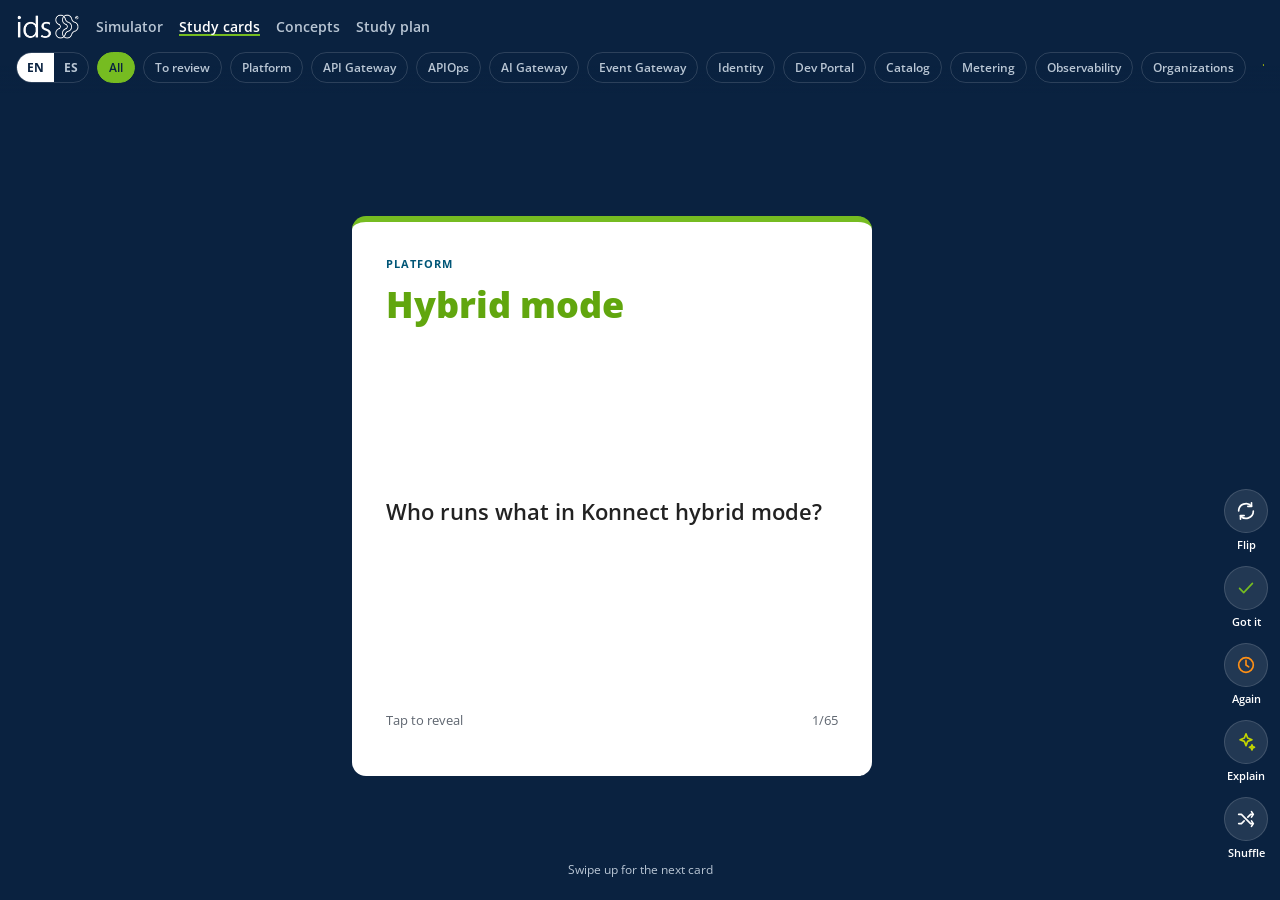
==== cards.html @ b961404e "Sitio de estudio Kong Konnect Associate Simulador de examen, tarjetas bilingues con prompt de estudi" ====
<!doctype html>
<html lang="en">
<head>
<meta charset="utf-8">
<meta name="viewport" content="width=device-width, initial-scale=1, viewport-fit=cover">
<title>Konnect Study Cards</title>
<link rel="icon" type="image/png" href="favicon.png">
<link rel="stylesheet" href="https://fonts.googleapis.com/css2?family=Open+Sans:wght@400;600;700;800&display=swap">
<style>
/* Layout: full-height vertical feed, one card per screen, scroll-snap. Dark brand surface (navy) by choice. */
:root{
  --navy:#0A2240; --navy-2:#11305a; --petroleo:#005677; --verde:#76BC21; --verde-osc:#61A60E; --lima:#C2D500;
  --naranja:#FF9015; --ink:#ffffff; --muted:#b9c6d4; --line:rgba(255,255,255,.14);
  --card:#ffffff; --card-ink:#222222; --card-body:#3C3C3C; --card-muted:#5f6670;
  --f:"Open Sans",ui-sans-serif,system-ui,-apple-system,"Segoe UI",Arial,sans-serif;
  color-scheme:dark;
}
*,::before,::after{box-sizing:border-box}
html,body{margin:0;height:100%;background:var(--navy);color:var(--ink);font-family:var(--f)}
[hidden]{display:none!important}
.top{position:fixed;inset:0 0 auto;z-index:20;padding-top:env(safe-area-inset-top,0px);padding-left:max(16px,env(safe-area-inset-left,0px));padding-right:max(16px,env(safe-area-inset-right,0px));background:linear-gradient(var(--navy) 70%,rgba(10,34,64,0))}
.nav{display:flex;align-items:center;gap:16px;height:52px}
.nav .logo{width:64px;height:28px;background:url(logo.png) left center/contain no-repeat;flex:none}
.nav a{color:var(--muted);text-decoration:none;font-size:14px;font-weight:600;white-space:nowrap}
.nav a[aria-current]{color:var(--ink);box-shadow:inset 0 -2px 0 var(--verde)}
.nav .links{display:flex;gap:16px;overflow-x:auto}
.bar{display:flex;align-items:center;gap:8px;padding-bottom:10px;overflow-x:auto;scrollbar-width:none}
.bar::-webkit-scrollbar{display:none}
.chip{flex:none;font:600 12px var(--f);padding:6px 11px;border-radius:999px;border:1px solid var(--line);background:transparent;color:var(--muted);cursor:pointer}
.chip.on{background:var(--verde);border-color:var(--verde);color:var(--navy)}
.lang{flex:none;display:flex;border:1px solid var(--line);border-radius:999px;overflow:hidden}
.lang button{font:700 12px var(--f);padding:6px 10px;border:0;background:transparent;color:var(--muted);cursor:pointer}
.lang button.on{background:#fff;color:var(--navy)}
.count{flex:none;font:700 12px var(--f);color:var(--lima);margin-left:auto;padding-left:8px;font-variant-numeric:tabular-nums}
.feed{height:100%;overflow-y:auto;scroll-snap-type:y mandatory;overscroll-behavior:contain;scrollbar-width:none}
.feed::-webkit-scrollbar{display:none}
.slide{height:100dvh;height:100vh;scroll-snap-align:start;scroll-snap-stop:always;display:flex;align-items:center;justify-content:center;padding:120px max(16px,env(safe-area-inset-right,0px)) calc(28px + env(safe-area-inset-bottom,0px)) max(16px,env(safe-area-inset-left,0px));position:relative}
@supports(height:100dvh){.slide{height:100dvh}}
.card{width:min(520px,100%);height:min(560px,100%);perspective:1400px;cursor:pointer;margin-right:56px}
.inner{position:relative;width:100%;height:100%;transition:transform .45s ease;transform-style:preserve-3d}
.card.flip .inner{transform:rotateY(180deg)}
.face{position:absolute;inset:0;backface-visibility:hidden;-webkit-backface-visibility:hidden;border-radius:14px;padding:clamp(22px,5vw,34px);display:flex;flex-direction:column;gap:14px;overflow:hidden}
.front{background:var(--card);color:var(--card-ink);border-top:6px solid var(--verde)}
.back{background:var(--navy-2);color:var(--ink);transform:rotateY(180deg);border:1px solid var(--line);border-top:6px solid var(--lima)}
.tag{font:700 11px var(--f);letter-spacing:.09em;text-transform:uppercase;color:var(--petroleo)}
.back .tag{color:var(--lima)}
.h{font:800 clamp(26px,6vw,36px)/1.1 var(--f);color:var(--verde-osc);margin:0;text-wrap:balance}
.back .h{color:#fff;font-size:clamp(20px,4.5vw,26px)}
.q{font:600 clamp(18px,4.4vw,22px)/1.4 var(--f);margin:auto 0;color:var(--card-ink)}
.hint{font-size:13px;color:var(--card-muted);display:flex;justify-content:space-between}
ul.pts{list-style:none;margin:0;padding:0;display:flex;flex-direction:column;gap:10px;flex:1;overflow:auto}
ul.pts li{font-size:16px;line-height:1.45;padding-left:18px;position:relative;color:#e8eef5}
ul.pts li::before{content:"";position:absolute;left:0;top:.6em;width:7px;height:7px;border-radius:50%;background:var(--verde)}
.trap{border-left:3px solid var(--naranja);padding:8px 12px;background:rgba(255,144,21,.1);font-size:14px;line-height:1.4;border-radius:4px}
.trap b{color:var(--naranja);font-weight:700}
.status{position:absolute;top:14px;right:14px;font:700 11px var(--f);padding:3px 8px;border-radius:999px}
.status.known{background:#eef7e3;color:#3f7f0a}.status.again{background:#fff1e0;color:#b35d00}
.rail{position:absolute;right:max(12px,env(safe-area-inset-right,0px));bottom:calc(40px + env(safe-area-inset-bottom,0px));display:flex;flex-direction:column;gap:14px;align-items:center}
.rb{display:flex;flex-direction:column;align-items:center;gap:4px;background:none;border:0;color:#fff;font:600 11px var(--f);cursor:pointer;padding:0}
.rb span.ic{width:44px;height:44px;border-radius:50%;display:grid;place-items:center;background:rgba(255,255,255,.1);border:1px solid var(--line)}
.rb svg{width:22px;height:22px;stroke:currentColor;fill:none;stroke-width:1.8;stroke-linecap:round;stroke-linejoin:round}
.rb.ok span.ic{color:var(--verde)} .rb.ok.on span.ic{background:var(--verde);color:var(--navy);border-color:var(--verde)}
.rb.ag span.ic{color:var(--naranja)} .rb.ag.on span.ic{background:var(--naranja);color:var(--navy);border-color:var(--naranja)}
.rb.ai span.ic{color:var(--lima)} .rb.ai.on span.ic{background:var(--lima);color:var(--navy);border-color:var(--lima)}
.toast{position:fixed;left:50%;bottom:calc(24px + env(safe-area-inset-bottom,0px));transform:translateX(-50%);z-index:40;background:#fff;color:var(--navy);font:700 13px var(--f);padding:10px 16px;border-radius:999px;box-shadow:0 6px 24px rgba(0,0,0,.3);max-width:calc(100% - 32px);text-align:center}
.pbox{position:fixed;inset:0;z-index:50;background:rgba(10,34,64,.92);display:flex;align-items:center;justify-content:center;padding:16px}
.pbox div{width:min(560px,100%);display:flex;flex-direction:column;gap:10px}
.pbox p{margin:0;color:var(--muted);font-size:14px}
.pbox textarea{width:100%;height:min(60vh,420px);font:13px/1.45 ui-monospace,Menlo,Consolas,monospace;padding:12px;border-radius:6px;border:1px solid var(--line);background:#fff;color:#222}
button:focus-visible,a:focus-visible{outline:2px solid var(--lima);outline-offset:2px}
.end{text-align:center;display:flex;flex-direction:column;gap:14px;align-items:center;max-width:420px}
.end h2{font:800 28px var(--f);color:var(--verde);margin:0}
.end p{color:var(--muted);margin:0;line-height:1.5}
.btn{font:700 14px var(--f);border:1px solid var(--verde);background:var(--verde);color:#fff;padding:10px 18px;border-radius:2px;cursor:pointer;text-decoration:none}
.btn.ghost{background:transparent;color:var(--ink);border-color:var(--line)}
.row{display:flex;gap:10px;flex-wrap:wrap;justify-content:center}
.swipe{position:absolute;bottom:calc(10px + env(safe-area-inset-bottom,0px));left:0;right:0;text-align:center;font-size:12px;color:var(--muted)}
@media (prefers-reduced-motion:reduce){.inner{transition:none}}
@media (max-width:420px){.nav{gap:12px} .nav .logo{width:44px} .nav .links{gap:12px} .nav a{font-size:13px}}
</style>
</head>
<body>
<header class="top">
  <nav class="nav" aria-label="Site">
    <div class="logo" role="img" aria-label="ids"></div>
    <div class="links"><a href="index.html">Simulator</a><a href="cards.html" aria-current="page">Study cards</a><a href="concepts.html">Concepts</a><a href="plan.html">Study plan</a></div>
  </nav>
  <div class="bar" id="bar"></div>
</header>
<main class="feed" id="feed" tabindex="0" aria-label="Study cards feed"></main>
<script src="cards-data.js"></script>
<script src="cards-es.js"></script>
<script src="cards-ai.js"></script>
<script>
(function(){
const store={get(k,d){try{const v=localStorage.getItem("kkc:"+k);return v?JSON.parse(v):d}catch(e){return d}},set(k,v){try{localStorage.setItem("kkc:"+k,JSON.stringify(v))}catch(e){}}};
CARDS.forEach((c,i)=>c.id=i);
let marks=store.get("marks",{}); // id -> "known" | "again"
let filter="all", order=[], cur=0, shuffled=false;
let lang=store.get("lang","en"); if(lang!=="en"&&lang!=="es") lang="en";
const UI={en:{all:"All",review:"To review",tap:"Tap to reveal",answer:"answer",trap:"Exam trap:",flip:"Flip",got:"Got it",again:"Again",mix:"Shuffle",mixed:"Shuffled",known:"Known",ragain:"Review again",swipe:"Swipe up for the next card",kn:"known",end:"End of the deck",left:n=>n+" cards are not marked as known yet. Review them, then test yourself in the simulator.",done:"Every card is marked as known. Take a full mock exam to confirm.",pend:"Review pending cards",sim:"Open simulator",reset:"Reset card progress",confirm:"Tap again to confirm reset",ai:"Explain",copied:"Prompt copied. Paste it into your AI assistant.",manual:"Copy this prompt and paste it into your AI assistant.",close:"Close"},
 es:{all:"Todas",review:"Por repasar",tap:"Toca para ver la respuesta",answer:"respuesta",trap:"Trampa del examen:",flip:"Voltear",got:"La sé",again:"Repasar",mix:"Mezclar",mixed:"Mezcladas",known:"La sé",ragain:"Por repasar",swipe:"Desliza hacia arriba para la siguiente",kn:"dominadas",end:"Fin del mazo",left:n=>n+" tarjetas aún no están marcadas como dominadas. Repásalas y luego mide tu avance en el simulador.",done:"Todas las tarjetas están dominadas. Haz un examen completo para confirmarlo.",pend:"Repasar pendientes",sim:"Abrir simulador",reset:"Reiniciar progreso de tarjetas",confirm:"Toca de nuevo para confirmar",ai:"Explicar",copied:"Prompt copiado. Pégalo en tu IA.",manual:"Copia este prompt y pégalo en tu IA.",close:"Cerrar"}};
const T=()=>UI[lang];
const tx=c=>{ if(lang==="es"&&CARDS_ES[c.id]){const e=CARDS_ES[c.id];return {h:e[0],q:e[1],p:e[2],t:e[3]};} return c; };
const dn=d=>(lang==="es"?CARD_DOMAINS_ES:CARD_DOMAINS)[d];
const feed=document.getElementById("feed"), bar=document.getElementById("bar");
const esc=s=>String(s).replace(/[&<>"]/g,c=>({"&":"&amp;","<":"&lt;",">":"&gt;",'"':"&quot;"}[c]));
const ICON={
 flip:'<svg viewBox="0 0 24 24"><path d="M4 12a8 8 0 0 1 14-5.3M20 12a8 8 0 0 1-14 5.3"/><path d="M18 3v4h-4M6 21v-4h4"/></svg>',
 ok:'<svg viewBox="0 0 24 24"><path d="M5 12.5l4.5 4.5L19 7"/></svg>',
 ag:'<svg viewBox="0 0 24 24"><path d="M12 7v5l3 2"/><circle cx="12" cy="12" r="8"/></svg>',
 mix:'<svg viewBox="0 0 24 24"><path d="M4 7h3l10 10h3M4 17h3l3-3M14 10l3-3h3M18 4l2 3-2 3M18 14l2 3-2 3"/></svg>',
 ai:'<svg viewBox="0 0 24 24"><path d="M12 3l1.8 4.7L18.5 9.5l-4.7 1.8L12 16l-1.8-4.7L5.5 9.5l4.7-1.8z"/><path d="M18.5 15l.8 2 2 .8-2 .8-.8 2-.8-2-2-.8 2-.8z"/></svg>'
};
function copyPrompt(id,btn){const c0=CARDS[id];KKAI.copyPrompt(KKAI.buildPrompt(tx(c0),dn(c0.d),lang),T(),btn);}
function pool(){
  let p=CARDS.filter(c=>filter==="all"||filter==="review"||c.d===filter);
  if(filter==="review") p=p.filter(c=>marks[c.id]!=="known");
  return p;
}
function shuffle(a){a=a.slice();for(let i=a.length-1;i>0;i--){const j=Math.floor(Math.random()*(i+1));[a[i],a[j]]=[a[j],a[i]]}return a}
function chips(){
  const known=Object.values(marks).filter(v=>v==="known").length;
  const items=[["all",T().all],["review",T().review]].concat(Object.keys(CARD_DOMAINS).map(k=>[k,dn(k)]));
  bar.innerHTML=`<span class="lang" role="group" aria-label="Language"><button data-l="en" class="${lang==="en"?"on":""}">EN</button><button data-l="es" class="${lang==="es"?"on":""}">ES</button></span>`+items.map(([k,l])=>`<button class="chip ${filter===k?"on":""}" data-f="${k}">${esc(l)}</button>`).join("")+`<span class="count" id="count"></span>`;
  bar.querySelectorAll("[data-l]").forEach(b=>b.onclick=()=>{lang=b.dataset.l;store.set("lang",lang);document.documentElement.lang=lang;const keep=cur;build();setTimeout(()=>{go(keep)},30);});
  bar.querySelectorAll("[data-f]").forEach(b=>b.onclick=()=>{filter=b.dataset.f;store.set("filter",filter);build();});
  updateCount(known);
}
function updateCount(){
  const known=Object.values(marks).filter(v=>v==="known").length;
  const c=document.getElementById("count"); if(c) c.textContent=`${Math.min(cur+1,order.length)}/${order.length} · ${known}/${CARDS.length} ${T().kn}`;
}
function slide(c0,i){
  const m=marks[c0.id]; const c=Object.assign({},tx(c0),{id:c0.id,d:c0.d});
  return `<section class="slide" data-i="${i}">
   <div class="card" data-id="${c.id}" role="button" tabindex="0" aria-label="Flip card: ${esc(c.h)}">
    <div class="inner">
     <div class="face front">${m?`<span class="status ${m}">${m==="known"?T().known:T().ragain}</span>`:""}
      <span class="tag">${esc(dn(c.d))}</span>
      <h2 class="h">${esc(c.h)}</h2>
      <p class="q">${esc(c.q)}</p>
      <p class="hint"><span>${T().tap}</span><span>${i+1}/${order.length}</span></p>
     </div>
     <div class="face back">
      <span class="tag">${esc(dn(c.d))} · ${T().answer}</span>
      <h2 class="h">${esc(c.h)}</h2>
      <ul class="pts">${c.p.map(x=>`<li>${esc(x)}</li>`).join("")}</ul>
      ${c.t?`<p class="trap"><b>${T().trap}</b> ${esc(c.t)}</p>`:""}
     </div>
    </div>
   </div>
   <div class="rail">
    <button class="rb" data-a="flip">${'<span class="ic">'+ICON.flip+'</span>'}${T().flip}</button>
    <button class="rb ok ${m==="known"?"on":""}" data-a="known"><span class="ic">${ICON.ok}</span>${T().got}</button>
    <button class="rb ag ${m==="again"?"on":""}" data-a="again"><span class="ic">${ICON.ag}</span>${T().again}</button>
    <button class="rb ai" data-a="ai" aria-label="${T().ai}: ${esc(c.h)}"><span class="ic">${ICON.ai}</span>${T().ai}</button>
    <button class="rb" data-a="mix"><span class="ic">${ICON.mix}</span>${shuffled?T().mixed:T().mix}</button>
   </div>
   ${i===0?'<p class="swipe">'+T().swipe+'</p>':""}
  </section>`;
}
function endSlide(){
  const left=CARDS.filter(c=>marks[c.id]!=="known").length;
  return `<section class="slide"><div class="end"><h2>${T().end}</h2>
   <p>${left?T().left(left):T().done}</p>
   <div class="row"><button class="btn" id="again">${T().pend}</button><a class="btn ghost" href="index.html">${T().sim}</a></div>
   <button class="btn ghost" id="reset">${T().reset}</button></div></section>`;
}
function build(){
  const p=pool(); order=shuffled?shuffle(p):p; cur=0;
  chips();
  feed.innerHTML=(order.length?order.map(slide).join(""):"")+endSlide();
  feed.scrollTop=0; wire(); updateCount();
}
function mark(id,val,btnSlide){
  marks[id]=marks[id]===val?undefined:val; if(!marks[id]) delete marks[id];
  store.set("marks",marks);
  const s=btnSlide; s.querySelector('[data-a="known"]').classList.toggle("on",marks[id]==="known");
  s.querySelector('[data-a="again"]').classList.toggle("on",marks[id]==="again");
  const st=s.querySelector(".status"); const front=s.querySelector(".front");
  if(st) st.remove();
  if(marks[id]) front.insertAdjacentHTML("afterbegin",`<span class="status ${marks[id]}">${marks[id]==="known"?T().known:T().ragain}</span>`);
  updateCount();
  if(marks[id]) setTimeout(()=>go(+s.dataset.i+1),350);
}
function go(i){ const s=feed.querySelectorAll(".slide")[i]; if(s) s.scrollIntoView({behavior:matchMedia("(prefers-reduced-motion: reduce)").matches?"auto":"smooth"}); }
function wire(){
  feed.querySelectorAll(".card").forEach(c=>{
    c.onclick=()=>c.classList.toggle("flip");
    c.onkeydown=e=>{if(e.key==="Enter"){e.preventDefault();c.classList.toggle("flip")}};
  });
  feed.querySelectorAll(".rb").forEach(b=>b.onclick=e=>{
    e.stopPropagation(); const s=b.closest(".slide"); const card=s.querySelector(".card"); const id=+card.dataset.id;
    const a=b.dataset.a;
    if(a==="flip") card.classList.toggle("flip");
    else if(a==="mix"){shuffled=!shuffled;build();}
    else if(a==="ai") copyPrompt(id,b);
    else mark(id,a,s);
  });
  const ag=document.getElementById("again"); if(ag) ag.onclick=()=>{filter="review";build();};
  const rs=document.getElementById("reset"); if(rs) rs.onclick=()=>{ if(rs.dataset.armed){marks={};store.set("marks",marks);build();} else {rs.dataset.armed="1";rs.textContent=T().confirm;} };
  const io=new IntersectionObserver(es=>es.forEach(en=>{ if(en.isIntersecting && en.target.dataset.i!==undefined){ cur=+en.target.dataset.i; updateCount(); }}),{root:feed,threshold:.6});
  feed.querySelectorAll(".slide[data-i]").forEach(s=>io.observe(s));
}
document.addEventListener("keydown",e=>{
  if(e.target.closest && e.target.closest(".card,button,a")) { if(e.key!=="ArrowDown"&&e.key!=="ArrowUp") return; }
  if(["ArrowDown","PageDown"," "].includes(e.key)){e.preventDefault();go(cur+1)}
  else if(["ArrowUp","PageUp"].includes(e.key)){e.preventDefault();go(cur-1)}
  else if(e.key==="f"||e.key==="Enter"){const c=feed.querySelectorAll(".card")[cur]; if(c){e.preventDefault();c.classList.toggle("flip")}}
});
filter=store.get("filter","all"); if(filter!=="all"&&filter!=="review"&&!CARD_DOMAINS[filter]) filter="all";
document.documentElement.lang=lang;
build();
})();
</script>
</body>
</html>
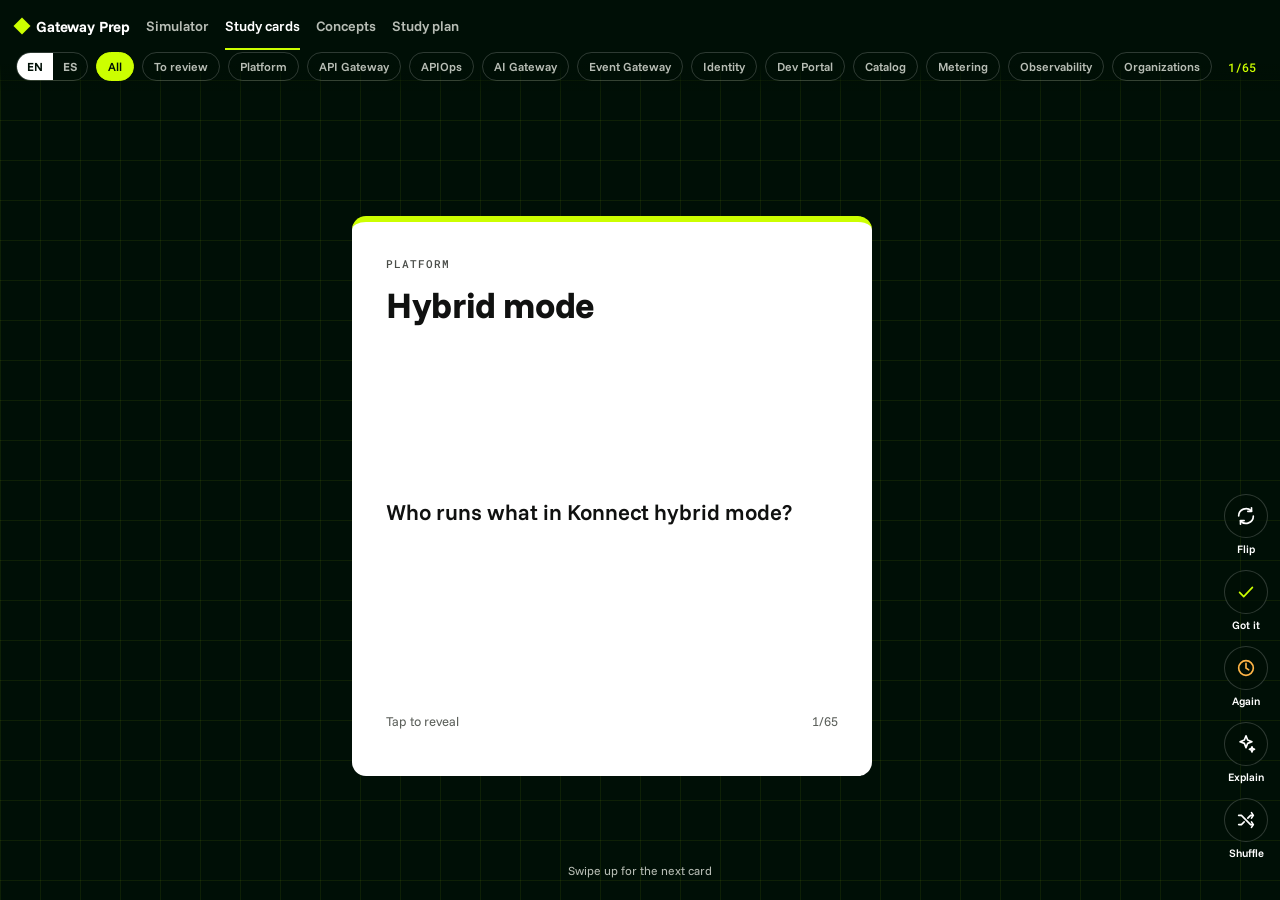
==== commit 28cc4d58: "Marca Gateway Prep y correcciones del simulador - Quita el logo y las menciones de ids; nueva marca " ====
--- a/cards.html
+++ b/cards.html
@@ -3,36 +3,32 @@
 <head>
 <meta charset="utf-8">
 <meta name="viewport" content="width=device-width, initial-scale=1, viewport-fit=cover">
-<title>Konnect Study Cards</title>
-<link rel="icon" type="image/png" href="favicon.png">
-<link rel="stylesheet" href="https://fonts.googleapis.com/css2?family=Open+Sans:wght@400;600;700;800&display=swap">
+<title>Study cards · Gateway Prep</title>
+<link rel="icon" type="image/svg+xml" href="favicon.svg">
+<link rel="preconnect" href="https://fonts.googleapis.com">
+<link rel="preconnect" href="https://fonts.gstatic.com" crossorigin>
+<link rel="stylesheet" href="https://fonts.googleapis.com/css2?family=Funnel+Sans:wght@400;600;700;800&family=Roboto+Mono:wght@400;500&display=swap">
+<link rel="stylesheet" href="brand.css">
 <style>
-/* Layout: full-height vertical feed, one card per screen, scroll-snap. Dark brand surface (navy) by choice. */
-:root{
-  --navy:#0A2240; --navy-2:#11305a; --petroleo:#005677; --verde:#76BC21; --verde-osc:#61A60E; --lima:#C2D500;
-  --naranja:#FF9015; --ink:#ffffff; --muted:#b9c6d4; --line:rgba(255,255,255,.14);
-  --card:#ffffff; --card-ink:#222222; --card-body:#3C3C3C; --card-muted:#5f6670;
-  --f:"Open Sans",ui-sans-serif,system-ui,-apple-system,"Segoe UI",Arial,sans-serif;
-  color-scheme:dark;
-}
+/* Layout: full-height vertical feed, one card per screen, scroll-snap. Dark blueprint surface. */
+:root{--amber:#FFB547;color-scheme:dark}
 *,::before,::after{box-sizing:border-box}
-html,body{margin:0;height:100%;background:var(--navy);color:var(--ink);font-family:var(--f)}
+html,body{margin:0;height:100%;background:var(--dark);color:#fff;font-family:var(--f)}
 [hidden]{display:none!important}
-.top{position:fixed;inset:0 0 auto;z-index:20;padding-top:env(safe-area-inset-top,0px);padding-left:max(16px,env(safe-area-inset-left,0px));padding-right:max(16px,env(safe-area-inset-right,0px));background:linear-gradient(var(--navy) 70%,rgba(10,34,64,0))}
+.top{position:fixed;inset:0 0 auto;z-index:20;padding-top:env(safe-area-inset-top,0px);padding-left:max(16px,env(safe-area-inset-left,0px));padding-right:max(16px,env(safe-area-inset-right,0px));background:linear-gradient(var(--dark) 70%,rgba(0,15,6,0))}
 .nav{display:flex;align-items:center;gap:16px;height:52px}
-.nav .logo{width:64px;height:28px;background:url(logo.png) left center/contain no-repeat;flex:none}
-.nav a{color:var(--muted);text-decoration:none;font-size:14px;font-weight:600;white-space:nowrap}
-.nav a[aria-current]{color:var(--ink);box-shadow:inset 0 -2px 0 var(--verde)}
-.nav .links{display:flex;gap:16px;overflow-x:auto}
+.nav a.l{color:var(--bay);text-decoration:none;font-size:14px;font-weight:600;white-space:nowrap;padding:15px 0}
+.nav a.l[aria-current]{color:#fff;box-shadow:inset 0 -2px 0 var(--lime)}
+.nav .links{display:flex;gap:16px;overflow-x:auto;scrollbar-width:none}
 .bar{display:flex;align-items:center;gap:8px;padding-bottom:10px;overflow-x:auto;scrollbar-width:none}
 .bar::-webkit-scrollbar{display:none}
-.chip{flex:none;font:600 12px var(--f);padding:6px 11px;border-radius:999px;border:1px solid var(--line);background:transparent;color:var(--muted);cursor:pointer}
-.chip.on{background:var(--verde);border-color:var(--verde);color:var(--navy)}
-.lang{flex:none;display:flex;border:1px solid var(--line);border-radius:999px;overflow:hidden}
-.lang button{font:700 12px var(--f);padding:6px 10px;border:0;background:transparent;color:var(--muted);cursor:pointer}
-.lang button.on{background:#fff;color:var(--navy)}
-.count{flex:none;font:700 12px var(--f);color:var(--lima);margin-left:auto;padding-left:8px;font-variant-numeric:tabular-nums}
-.feed{height:100%;overflow-y:auto;scroll-snap-type:y mandatory;overscroll-behavior:contain;scrollbar-width:none}
+.chip{flex:none;font:600 12px var(--f);padding:6px 11px;border-radius:999px;border:1px solid rgba(255,255,255,.18);background:transparent;color:var(--bay);cursor:pointer}
+.chip.on{background:var(--lime);border-color:var(--lime);color:var(--dark)}
+.lang{flex:none;display:flex;border:1px solid rgba(255,255,255,.18);border-radius:999px;overflow:hidden}
+.lang button{font:700 12px var(--f);padding:6px 10px;border:0;background:transparent;color:var(--bay);cursor:pointer}
+.lang button.on{background:#fff;color:var(--dark)}
+.count{flex:none;font:500 12px var(--f-mono);color:var(--lime);margin-left:auto;padding-left:8px;font-variant-numeric:tabular-nums}
+.feed{height:100%;background-image:linear-gradient(var(--grid) 1px,transparent 1px),linear-gradient(90deg,var(--grid) 1px,transparent 1px);background-size:40px 40px;background-attachment:local;overflow-y:auto;scroll-snap-type:y mandatory;overscroll-behavior:contain;scrollbar-width:none}
 .feed::-webkit-scrollbar{display:none}
 .slide{height:100dvh;height:100vh;scroll-snap-align:start;scroll-snap-stop:always;display:flex;align-items:center;justify-content:center;padding:120px max(16px,env(safe-area-inset-right,0px)) calc(28px + env(safe-area-inset-bottom,0px)) max(16px,env(safe-area-inset-left,0px));position:relative}
 @supports(height:100dvh){.slide{height:100dvh}}
@@ -40,50 +36,51 @@
 .inner{position:relative;width:100%;height:100%;transition:transform .45s ease;transform-style:preserve-3d}
 .card.flip .inner{transform:rotateY(180deg)}
 .face{position:absolute;inset:0;backface-visibility:hidden;-webkit-backface-visibility:hidden;border-radius:14px;padding:clamp(22px,5vw,34px);display:flex;flex-direction:column;gap:14px;overflow:hidden}
-.front{background:var(--card);color:var(--card-ink);border-top:6px solid var(--verde)}
-.back{background:var(--navy-2);color:var(--ink);transform:rotateY(180deg);border:1px solid var(--line);border-top:6px solid var(--lima)}
-.tag{font:700 11px var(--f);letter-spacing:.09em;text-transform:uppercase;color:var(--petroleo)}
-.back .tag{color:var(--lima)}
-.h{font:800 clamp(26px,6vw,36px)/1.1 var(--f);color:var(--verde-osc);margin:0;text-wrap:balance}
+.front{background:#fff;color:var(--ink);border-top:6px solid var(--lime)}
+.back{background:var(--dark-2);color:#fff;transform:rotateY(180deg);border:1px solid rgba(204,255,0,.2);border-top:6px solid var(--lime)}
+.tag{font:500 11px var(--f-mono);letter-spacing:.09em;text-transform:uppercase;color:var(--g700)}
+.back .tag{color:var(--lime)}
+.h{font:800 clamp(26px,6vw,36px)/1.1 var(--f);color:var(--ink);letter-spacing:-.01em;margin:0;text-wrap:balance}
 .back .h{color:#fff;font-size:clamp(20px,4.5vw,26px)}
-.q{font:600 clamp(18px,4.4vw,22px)/1.4 var(--f);margin:auto 0;color:var(--card-ink)}
-.hint{font-size:13px;color:var(--card-muted);display:flex;justify-content:space-between}
+.q{font:600 clamp(18px,4.4vw,22px)/1.4 var(--f);margin:auto 0;color:var(--ink)}
+.hint{font-size:13px;color:var(--muted);display:flex;justify-content:space-between}
 ul.pts{list-style:none;margin:0;padding:0;display:flex;flex-direction:column;gap:10px;flex:1;overflow:auto}
-ul.pts li{font-size:16px;line-height:1.45;padding-left:18px;position:relative;color:#e8eef5}
-ul.pts li::before{content:"";position:absolute;left:0;top:.6em;width:7px;height:7px;border-radius:50%;background:var(--verde)}
-.trap{border-left:3px solid var(--naranja);padding:8px 12px;background:rgba(255,144,21,.1);font-size:14px;line-height:1.4;border-radius:4px}
-.trap b{color:var(--naranja);font-weight:700}
+ul.pts li{font-size:16px;line-height:1.45;padding-left:18px;position:relative;color:var(--g50)}
+ul.pts li::before{content:"";position:absolute;left:0;top:.6em;width:7px;height:7px;background:var(--lime)}
+.trap{border-left:3px solid var(--amber);padding:8px 12px;background:rgba(255,181,71,.1);font-size:14px;line-height:1.4;border-radius:4px}
+.trap b{color:var(--amber);font-weight:700}
 .status{position:absolute;top:14px;right:14px;font:700 11px var(--f);padding:3px 8px;border-radius:999px}
-.status.known{background:#eef7e3;color:#3f7f0a}.status.again{background:#fff1e0;color:#b35d00}
+.status.known{background:var(--ok-soft);color:var(--ok)}.status.again{background:var(--warn-soft);color:var(--warn)}
 .rail{position:absolute;right:max(12px,env(safe-area-inset-right,0px));bottom:calc(40px + env(safe-area-inset-bottom,0px));display:flex;flex-direction:column;gap:14px;align-items:center}
 .rb{display:flex;flex-direction:column;align-items:center;gap:4px;background:none;border:0;color:#fff;font:600 11px var(--f);cursor:pointer;padding:0}
-.rb span.ic{width:44px;height:44px;border-radius:50%;display:grid;place-items:center;background:rgba(255,255,255,.1);border:1px solid var(--line)}
+.rb span.ic{width:44px;height:44px;border-radius:50%;display:grid;place-items:center;background:rgba(0,15,6,.7);border:1px solid rgba(255,255,255,.18)}
 .rb svg{width:22px;height:22px;stroke:currentColor;fill:none;stroke-width:1.8;stroke-linecap:round;stroke-linejoin:round}
-.rb.ok span.ic{color:var(--verde)} .rb.ok.on span.ic{background:var(--verde);color:var(--navy);border-color:var(--verde)}
-.rb.ag span.ic{color:var(--naranja)} .rb.ag.on span.ic{background:var(--naranja);color:var(--navy);border-color:var(--naranja)}
-.rb.ai span.ic{color:var(--lima)} .rb.ai.on span.ic{background:var(--lima);color:var(--navy);border-color:var(--lima)}
-.toast{position:fixed;left:50%;bottom:calc(24px + env(safe-area-inset-bottom,0px));transform:translateX(-50%);z-index:40;background:#fff;color:var(--navy);font:700 13px var(--f);padding:10px 16px;border-radius:999px;box-shadow:0 6px 24px rgba(0,0,0,.3);max-width:calc(100% - 32px);text-align:center}
-.pbox{position:fixed;inset:0;z-index:50;background:rgba(10,34,64,.92);display:flex;align-items:center;justify-content:center;padding:16px}
+.rb.ok span.ic{color:var(--lime)} .rb.ok.on span.ic{background:var(--lime);color:var(--dark);border-color:var(--lime)}
+.rb.ag span.ic{color:var(--amber)} .rb.ag.on span.ic{background:var(--amber);color:var(--dark);border-color:var(--amber)}
+.rb.ai span.ic{color:#fff} .rb.ai.on span.ic{background:#fff;color:var(--dark);border-color:#fff}
+.toast{position:fixed;left:50%;bottom:calc(24px + env(safe-area-inset-bottom,0px));transform:translateX(-50%);z-index:40;background:var(--lime);color:var(--dark);font:700 13px var(--f);padding:10px 16px;border-radius:999px;box-shadow:0 6px 24px rgba(0,0,0,.3);max-width:calc(100% - 32px);text-align:center}
+.pbox{position:fixed;inset:0;z-index:50;background:rgba(0,15,6,.94);display:flex;align-items:center;justify-content:center;padding:16px}
 .pbox div{width:min(560px,100%);display:flex;flex-direction:column;gap:10px}
-.pbox p{margin:0;color:var(--muted);font-size:14px}
-.pbox textarea{width:100%;height:min(60vh,420px);font:13px/1.45 ui-monospace,Menlo,Consolas,monospace;padding:12px;border-radius:6px;border:1px solid var(--line);background:#fff;color:#222}
-button:focus-visible,a:focus-visible{outline:2px solid var(--lima);outline-offset:2px}
+.pbox p{margin:0;color:var(--g100);font-size:14px}
+.pbox textarea{width:100%;height:min(60vh,420px);font:13px/1.45 ui-monospace,Menlo,Consolas,monospace;padding:12px;border-radius:6px;border:0;background:#fff;color:var(--ink)}
+button:focus-visible,a:focus-visible{outline:2px solid var(--lime);outline-offset:2px}
 .end{text-align:center;display:flex;flex-direction:column;gap:14px;align-items:center;max-width:420px}
-.end h2{font:800 28px var(--f);color:var(--verde);margin:0}
-.end p{color:var(--muted);margin:0;line-height:1.5}
-.btn{font:700 14px var(--f);border:1px solid var(--verde);background:var(--verde);color:#fff;padding:10px 18px;border-radius:2px;cursor:pointer;text-decoration:none}
-.btn.ghost{background:transparent;color:var(--ink);border-color:var(--line)}
+.end h2{font:800 28px var(--f);color:var(--lime);margin:0}
+.end p{color:var(--g100);margin:0;line-height:1.5}
+.end p.small{font-size:12px;color:var(--bay);margin-top:12px}
+.btn{font:700 14px var(--f);border:1px solid var(--lime);background:var(--lime);color:var(--dark);padding:10px 18px;border-radius:4px;cursor:pointer;text-decoration:none}
+.btn.ghost{background:transparent;color:#fff;border-color:rgba(255,255,255,.3)}
 .row{display:flex;gap:10px;flex-wrap:wrap;justify-content:center}
-.swipe{position:absolute;bottom:calc(10px + env(safe-area-inset-bottom,0px));left:0;right:0;text-align:center;font-size:12px;color:var(--muted)}
+.swipe{position:absolute;bottom:calc(10px + env(safe-area-inset-bottom,0px));left:0;right:0;text-align:center;font-size:12px;color:var(--bay)}
 @media (prefers-reduced-motion:reduce){.inner{transition:none}}
-@media (max-width:420px){.nav{gap:12px} .nav .logo{width:44px} .nav .links{gap:12px} .nav a{font-size:13px}}
+@media (max-width:520px){.nav{gap:14px} .nav .links{gap:12px} .nav a.l{font-size:13px}}
 </style>
 </head>
 <body>
 <header class="top">
   <nav class="nav" aria-label="Site">
-    <div class="logo" role="img" aria-label="ids"></div>
-    <div class="links"><a href="index.html">Simulator</a><a href="cards.html" aria-current="page">Study cards</a><a href="concepts.html">Concepts</a><a href="plan.html">Study plan</a></div>
+    <a class="brand" href="index.html" aria-label="Gateway Prep home"><span>Gateway Prep</span></a>
+    <div class="links"><a class="l" href="index.html">Simulator</a><a class="l" href="cards.html" aria-current="page">Study cards</a><a class="l" href="concepts.html">Concepts</a><a class="l" href="plan.html">Study plan</a></div>
   </nav>
   <div class="bar" id="bar"></div>
 </header>
@@ -98,8 +95,8 @@
 let marks=store.get("marks",{}); // id -> "known" | "again"
 let filter="all", order=[], cur=0, shuffled=false;
 let lang=store.get("lang","en"); if(lang!=="en"&&lang!=="es") lang="en";
-const UI={en:{all:"All",review:"To review",tap:"Tap to reveal",answer:"answer",trap:"Exam trap:",flip:"Flip",got:"Got it",again:"Again",mix:"Shuffle",mixed:"Shuffled",known:"Known",ragain:"Review again",swipe:"Swipe up for the next card",kn:"known",end:"End of the deck",left:n=>n+" cards are not marked as known yet. Review them, then test yourself in the simulator.",done:"Every card is marked as known. Take a full mock exam to confirm.",pend:"Review pending cards",sim:"Open simulator",reset:"Reset card progress",confirm:"Tap again to confirm reset",ai:"Explain",copied:"Prompt copied. Paste it into your AI assistant.",manual:"Copy this prompt and paste it into your AI assistant.",close:"Close"},
- es:{all:"Todas",review:"Por repasar",tap:"Toca para ver la respuesta",answer:"respuesta",trap:"Trampa del examen:",flip:"Voltear",got:"La sé",again:"Repasar",mix:"Mezclar",mixed:"Mezcladas",known:"La sé",ragain:"Por repasar",swipe:"Desliza hacia arriba para la siguiente",kn:"dominadas",end:"Fin del mazo",left:n=>n+" tarjetas aún no están marcadas como dominadas. Repásalas y luego mide tu avance en el simulador.",done:"Todas las tarjetas están dominadas. Haz un examen completo para confirmarlo.",pend:"Repasar pendientes",sim:"Abrir simulador",reset:"Reiniciar progreso de tarjetas",confirm:"Toca de nuevo para confirmar",ai:"Explicar",copied:"Prompt copiado. Pégalo en tu IA.",manual:"Copia este prompt y pégalo en tu IA.",close:"Cerrar"}};
+const UI={en:{all:"All",review:"To review",tap:"Tap to reveal",answer:"answer",trap:"Exam trap:",flip:"Flip",got:"Got it",again:"Again",mix:"Shuffle",mixed:"Shuffled",known:"Known",ragain:"Review again",swipe:"Swipe up for the next card",kn:"known",end:"End of the deck",left:n=>n+" cards are not marked as known yet. Review them, then test yourself in the simulator.",done:"Every card is marked as known. Take a full mock exam to confirm.",pend:"Review pending cards",sim:"Open simulator",reset:"Reset card progress",confirm:"Tap again to confirm reset",ai:"Explain",copied:"Prompt copied. Paste it into your AI assistant.",manual:"Copy this prompt and paste it into your AI assistant.",close:"Close",legal:"Gateway Prep is independent study material. Not affiliated with, sponsored or endorsed by Kong Inc. Kong and Kong Konnect are trademarks of Kong Inc."},
+ es:{all:"Todas",review:"Por repasar",tap:"Toca para ver la respuesta",answer:"respuesta",trap:"Trampa del examen:",flip:"Voltear",got:"La sé",again:"Repasar",mix:"Mezclar",mixed:"Mezcladas",known:"La sé",ragain:"Por repasar",swipe:"Desliza hacia arriba para la siguiente",kn:"dominadas",end:"Fin del mazo",left:n=>n+" tarjetas aún no están marcadas como dominadas. Repásalas y luego mide tu avance en el simulador.",done:"Todas las tarjetas están dominadas. Haz un examen completo para confirmarlo.",pend:"Repasar pendientes",sim:"Abrir simulador",reset:"Reiniciar progreso de tarjetas",confirm:"Toca de nuevo para confirmar",ai:"Explicar",copied:"Prompt copiado. Pégalo en tu IA.",manual:"Copia este prompt y pégalo en tu IA.",close:"Cerrar",legal:"Gateway Prep es material de estudio independiente. No está afiliado, patrocinado ni respaldado por Kong Inc. Kong y Kong Konnect son marcas de Kong Inc."}};
 const T=()=>UI[lang];
 const tx=c=>{ if(lang==="es"&&CARDS_ES[c.id]){const e=CARDS_ES[c.id];return {h:e[0],q:e[1],p:e[2],t:e[3]};} return c; };
 const dn=d=>(lang==="es"?CARD_DOMAINS_ES:CARD_DOMAINS)[d];
@@ -165,7 +162,8 @@
   return `<section class="slide"><div class="end"><h2>${T().end}</h2>
    <p>${left?T().left(left):T().done}</p>
    <div class="row"><button class="btn" id="again">${T().pend}</button><a class="btn ghost" href="index.html">${T().sim}</a></div>
-   <button class="btn ghost" id="reset">${T().reset}</button></div></section>`;
+   <button class="btn ghost" id="reset">${T().reset}</button>
+   <p class="small">${T().legal}</p></div></section>`;
 }
 function build(){
   const p=pool(); order=shuffled?shuffle(p):p; cur=0;
--- a/brand.css
+++ b/brand.css
@@ -0,0 +1,30 @@
+/* Shared look for every page: tokens, site nav, brand mark and legal footer.
+   Palette and type follow the public Kong brand guide (dark green, electric lime, bay grays,
+   Funnel Sans and Roboto Mono). No Kong logo or emblem is used: this is an independent study site. */
+:root{
+  --dark:#000F06; --dark-2:#0E1A12; --lime:#CCFF00; --lime-soft:#F2FFCC; --bay:#B7BDB5;
+  --g50:#E7EDE5; --g100:#D7DED4; --g300:#B7BDB5; --g500:#858983; --g600:#676B66; --g700:#4A4D49; --g800:#2D2E2C; --g900:#101110;
+  --bg:#F4F6F3; --surface:#FFFFFF; --ink:#101110; --body:#2D2E2C; --muted:#5C605B; --line:#D7DED4;
+  --ok:#2E7412; --ok-soft:#E9F5DF; --bad:#B4352F; --bad-soft:#F8E4E2; --warn:#9A5B00; --warn-soft:#FFF3DC;
+  --grid:rgba(204,255,0,.07);
+  --f:"Funnel Sans",ui-sans-serif,system-ui,-apple-system,"Segoe UI",Arial,sans-serif;
+  --f-mono:"Roboto Mono",ui-monospace,Menlo,Consolas,monospace;
+}
+/* Blueprint grid used on dark surfaces */
+.blueprint{background-color:var(--dark);background-image:radial-gradient(60% 80% at 100% 0%,rgba(204,255,0,.12),transparent 70%),linear-gradient(var(--grid) 1px,transparent 1px),linear-gradient(90deg,var(--grid) 1px,transparent 1px);background-size:auto,40px 40px,40px 40px}
+
+.sitenav{background:var(--dark);border-bottom:1px solid rgba(204,255,0,.18);padding-top:env(safe-area-inset-top,0px)}
+.sitenav nav{max-width:1080px;margin:0 auto;display:flex;align-items:center;gap:20px;height:52px;padding-left:max(16px,env(safe-area-inset-left,0px));padding-right:max(16px,env(safe-area-inset-right,0px))}
+.brand{display:flex;align-items:center;gap:8px;flex:none;color:#fff;text-decoration:none;font:700 15px var(--f);letter-spacing:-.01em;white-space:nowrap}
+.brand::before{content:"";width:12px;height:12px;background:var(--lime);transform:rotate(45deg)}
+.sitenav .links{display:flex;gap:16px;overflow-x:auto;scrollbar-width:none}
+.sitenav .links::-webkit-scrollbar{display:none}
+.sitenav a.l{color:var(--bay);text-decoration:none;font:600 14px var(--f);white-space:nowrap;padding:15px 0}
+.sitenav a.l:hover{color:#fff}
+.sitenav a.l[aria-current]{color:#fff;box-shadow:inset 0 -2px 0 var(--lime)}
+@media (max-width:520px){.brand span{display:none} .sitenav nav{gap:14px} .sitenav .links{gap:12px} .sitenav a.l{font-size:13px}}
+
+.legal{background:var(--dark);color:var(--bay);font:12px/1.55 var(--f)}
+.legal div{max-width:1080px;margin:0 auto;padding:18px max(16px,env(safe-area-inset-right,0px)) calc(18px + env(safe-area-inset-bottom,0px)) max(16px,env(safe-area-inset-left,0px));display:flex;flex-direction:column;gap:6px}
+.legal b{color:#fff;font-weight:700}
+.legal a{color:var(--lime)}
